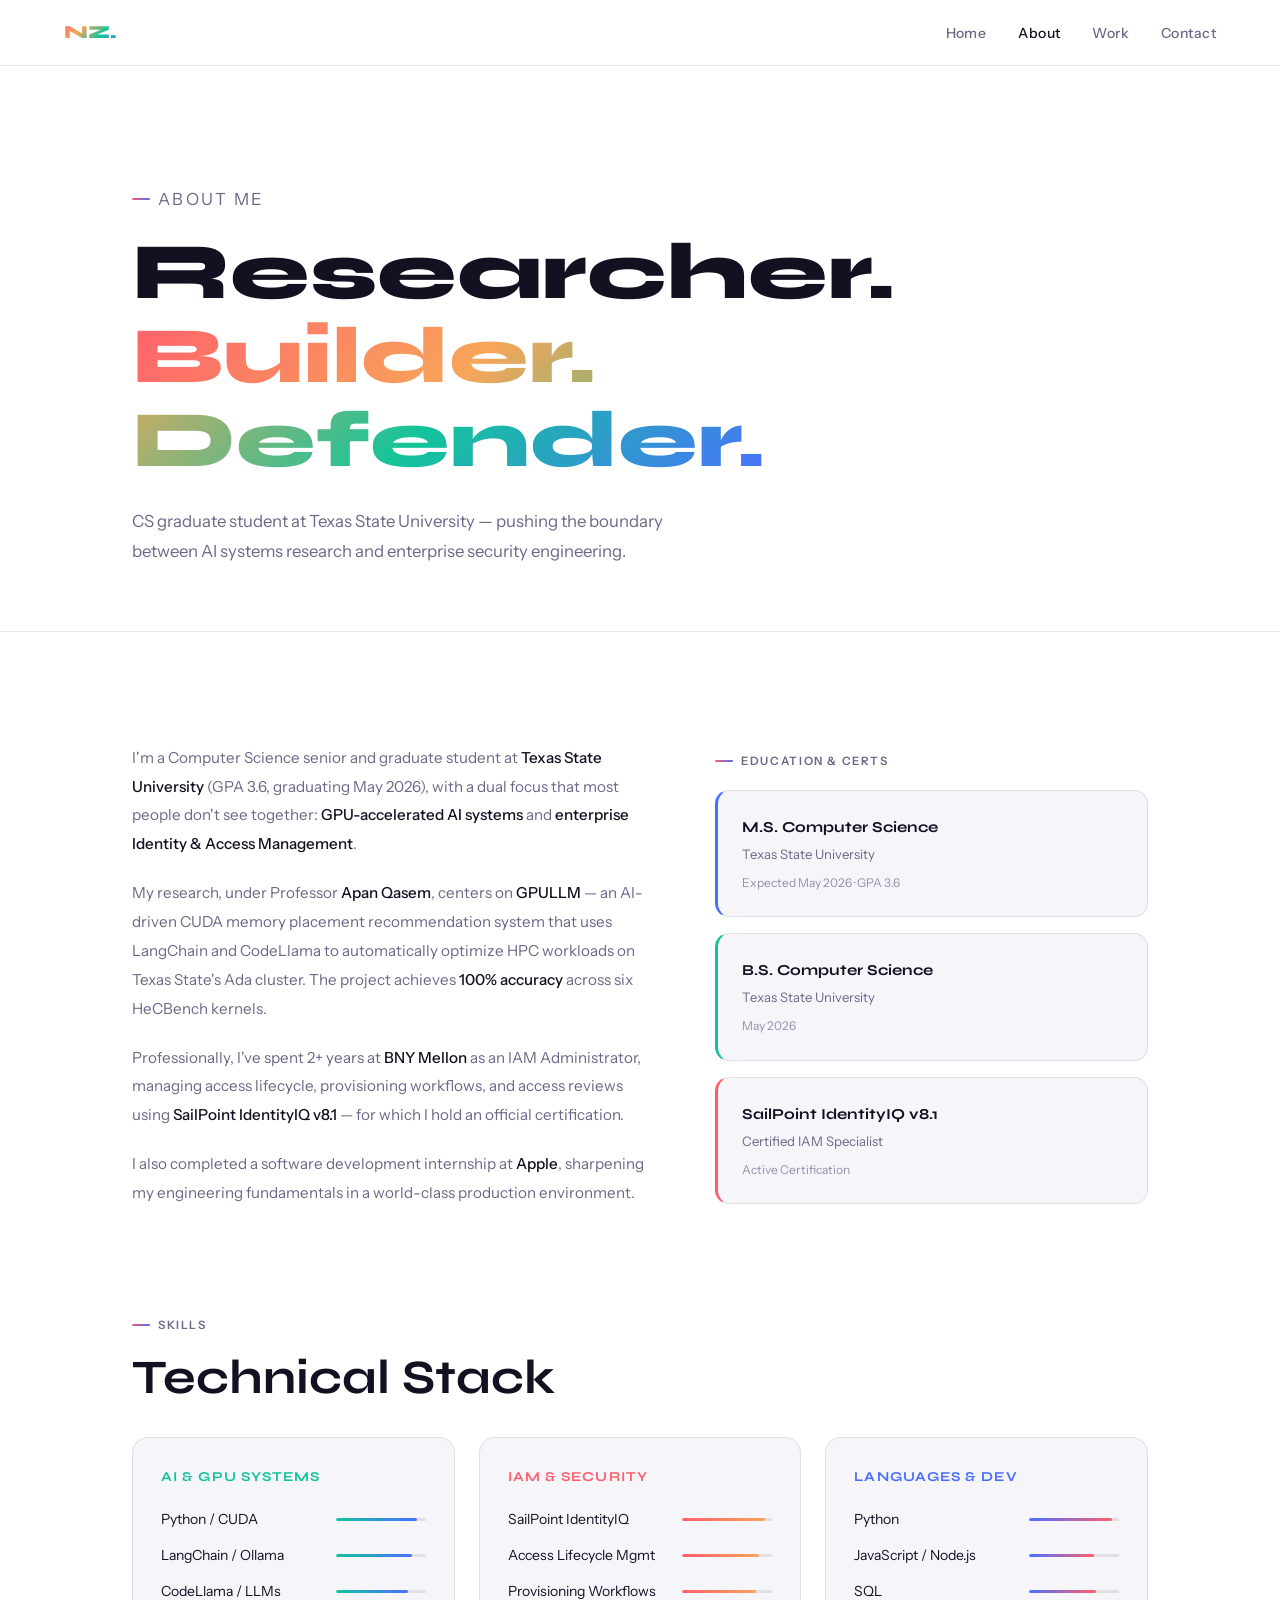
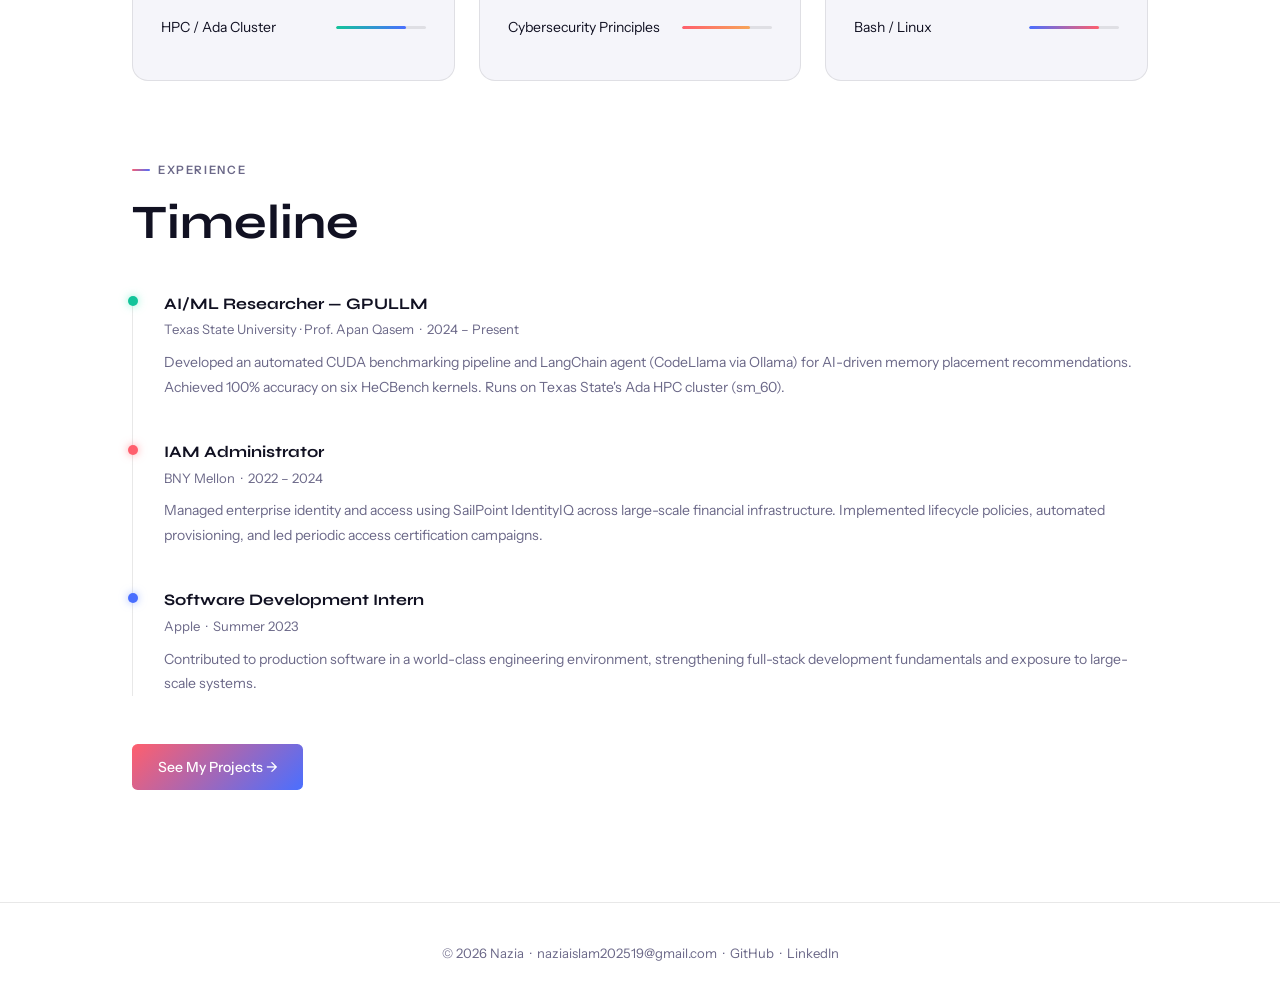
==== about.html @ 728722c0 "Add files via upload" ====
<!DOCTYPE html>
<html lang="en">
<head>
  <meta charset="UTF-8">
  <meta name="viewport" content="width=device-width, initial-scale=1.0">
  <title>About — Nazia</title>
  <link rel="stylesheet" href="style.css">
  <style>
    .page-hero {
      padding: 10rem 2rem 4rem;
      max-width: 1080px; margin: 0 auto;
    }
    .page-hero h1 {
      font-family: 'Syne', sans-serif;
      font-size: clamp(2.8rem, 7vw, 5rem);
      font-weight: 800; line-height: 1.05;
    }
    .page-hero p { color: var(--muted); font-size: 1.05rem; max-width: 540px; font-weight: 300; line-height: 1.8; margin-top: 1.5rem; }

    /* BIO GRID */
    .bio-grid { display: grid; grid-template-columns: 1.2fr 1fr; gap: 4rem; align-items: start; margin-bottom: 5rem; }
    @media (max-width: 700px) { .bio-grid { grid-template-columns: 1fr; gap: 2rem; } }
    .bio-text p { color: var(--muted); font-size: 0.95rem; line-height: 1.9; margin-bottom: 1.25rem; }
    .bio-text p strong { color: var(--text); font-weight: 500; }

    /* EDUCATION CARD */
    .edu-stack { display: flex; flex-direction: column; gap: 1rem; }
    .edu-card {
      background: var(--surface);
      border: 1px solid var(--border);
      border-radius: 0.875rem;
      padding: 1.5rem;
      border-left: 3px solid;
    }
    .edu-card.grad { border-left-color: var(--c4); }
    .edu-card.undergrad { border-left-color: var(--c3); }
    .edu-card.cert { border-left-color: var(--c1); }
    .edu-degree { font-family: 'Syne', sans-serif; font-weight: 700; font-size: 0.95rem; margin-bottom: 0.3rem; }
    .edu-school { font-size: 0.82rem; color: var(--muted); }
    .edu-date { font-size: 0.75rem; color: var(--muted); margin-top: 0.5rem; opacity: 0.7; }

    /* SKILLS */
    .skills-grid { display: grid; grid-template-columns: repeat(auto-fit, minmax(240px, 1fr)); gap: 1.5rem; margin-bottom: 4rem; }
    .skill-group {
      background: var(--surface);
      border: 1px solid var(--border);
      border-radius: 1rem;
      padding: 1.75rem;
    }
    .skill-group-title {
      font-family: 'Syne', sans-serif;
      font-size: 0.85rem; font-weight: 700;
      text-transform: uppercase; letter-spacing: 0.08em;
      margin-bottom: 1.25rem;
    }
    .skill-row { display: flex; align-items: center; justify-content: space-between; margin-bottom: 0.85rem; }
    .skill-name { font-size: 0.875rem; color: var(--text); }
    .bar-bg { width: 90px; height: 3px; background: var(--border); border-radius: 3px; overflow: hidden; }
    .bar-fill { height: 100%; border-radius: 3px; }
    .bar-ai { background: linear-gradient(90deg, var(--c3), var(--c4)); }
    .bar-iam { background: linear-gradient(90deg, var(--c1), var(--c2)); }
    .bar-lang { background: linear-gradient(90deg, var(--c4), var(--c1)); }

    /* EXPERIENCE TIMELINE */
    .timeline { position: relative; padding-left: 2rem; }
    .timeline::before { content:''; position:absolute; left:0; top:0.5rem; bottom:0; width:1px; background: var(--border); }
    .tl-item { position: relative; margin-bottom: 2.5rem; }
    .tl-dot {
      position: absolute; left: -2rem; top: 0.35rem;
      width: 10px; height: 10px; border-radius: 50%;
      margin-left: -4px;
    }
    .tl-dot.c1 { background: var(--c1); box-shadow: 0 0 8px rgba(255,95,109,0.6); }
    .tl-dot.c4 { background: var(--c4); box-shadow: 0 0 8px rgba(110,143,255,0.6); }
    .tl-dot.c3 { background: var(--c3); box-shadow: 0 0 8px rgba(67,230,181,0.6); }
    .tl-role { font-family: 'Syne', sans-serif; font-weight: 700; font-size: 1rem; margin-bottom: 0.2rem; }
    .tl-org { font-size: 0.82rem; color: var(--muted); margin-bottom: 0.6rem; }
    .tl-desc { font-size: 0.875rem; color: var(--muted); line-height: 1.75; }
  </style>
</head>
<body>

<nav>
  <a href="index.html" class="nav-logo">NZ.</a>
  <ul class="nav-links">
    <li><a href="index.html">Home</a></li>
    <li><a href="about.html" class="active">About</a></li>
    <li><a href="work.html">Work</a></li>
    <li><a href="contact.html">Contact</a></li>
  </ul>
</nav>

<div class="page-hero">
  <p class="section-label">About Me</p>
  <h1>Researcher.<br><span class="grad-text">Builder. Defender.</span></h1>
  <p>CS graduate student at Texas State University — pushing the boundary between AI systems research and enterprise security engineering.</p>
</div>

<hr class="divider">

<div class="section-wrap">

  <!-- BIO + EDUCATION -->
  <div class="bio-grid">
    <div class="bio-text">
      <p>I'm a Computer Science senior and graduate student at <strong>Texas State University</strong> (GPA 3.6, graduating May 2026), with a dual focus that most people don't see together: <strong>GPU-accelerated AI systems</strong> and <strong>enterprise Identity & Access Management</strong>.</p>
      <p>My research, under Professor <strong>Apan Qasem</strong>, centers on <strong>GPULLM</strong> — an AI-driven CUDA memory placement recommendation system that uses LangChain and CodeLlama to automatically optimize HPC workloads on Texas State's Ada cluster. The project achieves <strong>100% accuracy</strong> across six HeCBench kernels.</p>
      <p>Professionally, I've spent 2+ years at <strong>BNY Mellon</strong> as an IAM Administrator, managing access lifecycle, provisioning workflows, and access reviews using <strong>SailPoint IdentityIQ v8.1</strong> — for which I hold an official certification.</p>
      <p>I also completed a software development internship at <strong>Apple</strong>, sharpening my engineering fundamentals in a world-class production environment.</p>
    </div>
    <div>
      <p class="section-label" style="margin-bottom:1.25rem">Education & Certs</p>
      <div class="edu-stack">
        <div class="edu-card grad">
          <div class="edu-degree">M.S. Computer Science</div>
          <div class="edu-school">Texas State University</div>
          <div class="edu-date">Expected May 2026 · GPA 3.6</div>
        </div>
        <div class="edu-card undergrad">
          <div class="edu-degree">B.S. Computer Science</div>
          <div class="edu-school">Texas State University</div>
          <div class="edu-date">May 2026</div>
        </div>
        <div class="edu-card cert">
          <div class="edu-degree">SailPoint IdentityIQ v8.1</div>
          <div class="edu-school">Certified IAM Specialist</div>
          <div class="edu-date">Active Certification</div>
        </div>
      </div>
    </div>
  </div>

  <!-- SKILLS -->
  <p class="section-label">Skills</p>
  <h2 class="section-title" style="margin-bottom:2rem">Technical Stack</h2>
  <div class="skills-grid" id="skills">
    <div class="skill-group">
      <div class="skill-group-title" style="color: var(--c3)">AI & GPU Systems</div>
      <div class="skill-row"><span class="skill-name">Python / CUDA</span><div class="bar-bg"><div class="bar-fill bar-ai" style="width:90%"></div></div></div>
      <div class="skill-row"><span class="skill-name">LangChain / Ollama</span><div class="bar-bg"><div class="bar-fill bar-ai" style="width:85%"></div></div></div>
      <div class="skill-row"><span class="skill-name">CodeLlama / LLMs</span><div class="bar-bg"><div class="bar-fill bar-ai" style="width:80%"></div></div></div>
      <div class="skill-row"><span class="skill-name">HPC / Ada Cluster</span><div class="bar-bg"><div class="bar-fill bar-ai" style="width:78%"></div></div></div>
    </div>
    <div class="skill-group">
      <div class="skill-group-title" style="color: var(--c1)">IAM & Security</div>
      <div class="skill-row"><span class="skill-name">SailPoint IdentityIQ</span><div class="bar-bg"><div class="bar-fill bar-iam" style="width:92%"></div></div></div>
      <div class="skill-row"><span class="skill-name">Access Lifecycle Mgmt</span><div class="bar-bg"><div class="bar-fill bar-iam" style="width:85%"></div></div></div>
      <div class="skill-row"><span class="skill-name">Provisioning Workflows</span><div class="bar-bg"><div class="bar-fill bar-iam" style="width:82%"></div></div></div>
      <div class="skill-row"><span class="skill-name">Cybersecurity Principles</span><div class="bar-bg"><div class="bar-fill bar-iam" style="width:75%"></div></div></div>
    </div>
    <div class="skill-group">
      <div class="skill-group-title" style="color: var(--c4)">Languages & Dev</div>
      <div class="skill-row"><span class="skill-name">Python</span><div class="bar-bg"><div class="bar-fill bar-lang" style="width:92%"></div></div></div>
      <div class="skill-row"><span class="skill-name">JavaScript / Node.js</span><div class="bar-bg"><div class="bar-fill bar-lang" style="width:72%"></div></div></div>
      <div class="skill-row"><span class="skill-name">SQL</span><div class="bar-bg"><div class="bar-fill bar-lang" style="width:74%"></div></div></div>
      <div class="skill-row"><span class="skill-name">Bash / Linux</span><div class="bar-bg"><div class="bar-fill bar-lang" style="width:78%"></div></div></div>
    </div>
  </div>

  <!-- EXPERIENCE -->
  <p class="section-label" style="margin-top:1rem">Experience</p>
  <h2 class="section-title" style="margin-bottom:2.5rem">Timeline</h2>
  <div class="timeline">
    <div class="tl-item">
      <div class="tl-dot c3"></div>
      <div class="tl-role">AI/ML Researcher — GPULLM</div>
      <div class="tl-org">Texas State University · Prof. Apan Qasem &nbsp;·&nbsp; 2024 – Present</div>
      <div class="tl-desc">Developed an automated CUDA benchmarking pipeline and LangChain agent (CodeLlama via Ollama) for AI-driven memory placement recommendations. Achieved 100% accuracy on six HeCBench kernels. Runs on Texas State's Ada HPC cluster (sm_60).</div>
    </div>
    <div class="tl-item">
      <div class="tl-dot c1"></div>
      <div class="tl-role">IAM Administrator</div>
      <div class="tl-org">BNY Mellon &nbsp;·&nbsp; 2022 – 2024</div>
      <div class="tl-desc">Managed enterprise identity and access using SailPoint IdentityIQ across large-scale financial infrastructure. Implemented lifecycle policies, automated provisioning, and led periodic access certification campaigns.</div>
    </div>
    <div class="tl-item">
      <div class="tl-dot c4"></div>
      <div class="tl-role">Software Development Intern</div>
      <div class="tl-org">Apple &nbsp;·&nbsp; Summer 2023</div>
      <div class="tl-desc">Contributed to production software in a world-class engineering environment, strengthening full-stack development fundamentals and exposure to large-scale systems.</div>
    </div>
  </div>

  <div style="margin-top:3rem">
    <a href="work.html" class="btn btn-grad">See My Projects →</a>
  </div>

</div>

<footer>
  <p>© 2026 Nazia &nbsp;·&nbsp; <a href="mailto:naziaislam202519@gmail.com">naziaislam202519@gmail.com</a> &nbsp;·&nbsp; <a href="https://github.com/ni34texas-commits" target="_blank">GitHub</a> &nbsp;·&nbsp; <a href="https://linkedin.com" target="_blank">LinkedIn</a></p>
</footer>

</body>
</html>
---- style.css ----
@import url('https://fonts.googleapis.com/css2?family=Syne:wght@400;600;700;800&family=Instrument+Sans:wght@300;400;500&display=swap');

*, *::before, *::after { box-sizing: border-box; margin: 0; padding: 0; }

:root {
  --bg: #ffffff;
  --surface: #f5f5fa;
  --surface2: #ededf5;
  --border: rgba(0,0,0,0.09);
  --text: #111122;
  --muted: #6b6888;
  --c1: #ff5f6d;   /* coral-red */
  --c2: #f7a559;   /* amber */
  --c3: #13c49a;   /* teal */
  --c4: #4a6fff;   /* blue-violet */
  --grad: linear-gradient(135deg, #ff5f6d, #f7a559, #13c49a, #4a6fff);
  --grad2: linear-gradient(135deg, #ff5f6d 0%, #4a6fff 100%);
}

html { scroll-behavior: smooth; }
body {
  background: var(--bg);
  color: var(--text);
  font-family: 'Instrument Sans', sans-serif;
  font-size: 16px;
  line-height: 1.6;
  overflow-x: hidden;
}

/* ── NAV ── */
nav {
  position: fixed; top: 0; left: 0; right: 0; z-index: 200;
  display: flex; justify-content: space-between; align-items: center;
  padding: 1.1rem 4rem;
  background: rgba(255,255,255,0.88);
  backdrop-filter: blur(14px);
  border-bottom: 1px solid var(--border);
}
.nav-logo {
  font-family: 'Syne', sans-serif;
  font-weight: 800;
  font-size: 1.15rem;
  background: var(--grad);
  -webkit-background-clip: text;
  -webkit-text-fill-color: transparent;
  background-clip: text;
  text-decoration: none;
}
.nav-links { display: flex; gap: 2rem; list-style: none; }
.nav-links a {
  color: var(--muted);
  text-decoration: none;
  font-size: 0.875rem;
  font-weight: 500;
  letter-spacing: 0.03em;
  transition: color 0.2s;
}
.nav-links a:hover, .nav-links a.active { color: var(--text); }

/* ── BUTTONS ── */
.btn {
  display: inline-flex; align-items: center; gap: 0.45rem;
  padding: 0.75rem 1.6rem;
  border-radius: 0.35rem;
  font-size: 0.875rem;
  font-family: 'Instrument Sans', sans-serif;
  font-weight: 500;
  text-decoration: none;
  cursor: pointer;
  border: none;
  transition: all 0.22s;
}
.btn-grad {
  background: var(--grad2);
  color: #fff;
}
.btn-grad:hover { opacity: 0.88; transform: translateY(-1px); }
.btn-outline {
  border: 1px solid var(--border);
  color: var(--text);
  background: transparent;
}
.btn-outline:hover { border-color: rgba(110,143,255,0.5); background: rgba(110,143,255,0.07); }

/* ── SECTION WRAPPER ── */
.section-wrap {
  max-width: 1080px;
  margin: 0 auto;
  padding: 7rem 2rem;
}
.section-label {
  display: inline-flex; align-items: center; gap: 0.5rem;
  font-size: 0.72rem;
  font-weight: 600;
  letter-spacing: 0.14em;
  text-transform: uppercase;
  color: var(--muted);
  margin-bottom: 1rem;
}
.section-label::before {
  content: '';
  display: inline-block;
  width: 18px; height: 2px;
  background: var(--grad2);
  border-radius: 2px;
}
.section-title {
  font-family: 'Syne', sans-serif;
  font-weight: 700;
  font-size: clamp(2rem, 4.5vw, 3rem);
  line-height: 1.15;
  margin-bottom: 1rem;
}
.section-body {
  color: var(--muted);
  max-width: 560px;
  font-weight: 300;
  line-height: 1.85;
  margin-bottom: 3rem;
}

/* ── GRADIENT TEXT ── */
.grad-text {
  background: var(--grad);
  -webkit-background-clip: text;
  -webkit-text-fill-color: transparent;
  background-clip: text;
}

/* ── DIVIDER ── */
.divider { border: none; border-top: 1px solid var(--border); margin: 0; }

/* ── PILL / TAG ── */
.pill {
  display: inline-block;
  font-size: 0.7rem;
  font-weight: 500;
  padding: 0.28rem 0.8rem;
  border-radius: 2rem;
  border: 1px solid var(--border);
  color: var(--muted);
  letter-spacing: 0.04em;
}
.pill-c1 { border-color: rgba(255,95,109,0.4); color: #ff8f99; background: rgba(255,95,109,0.07); }
.pill-c3 { border-color: rgba(67,230,181,0.4); color: #43e6b5; background: rgba(67,230,181,0.07); }
.pill-c4 { border-color: rgba(110,143,255,0.4); color: #8fa8ff; background: rgba(110,143,255,0.07); }
.pill-c2 { border-color: rgba(247,197,159,0.4); color: #f7c59f; background: rgba(247,197,159,0.07); }

/* ── CARD ── */
.card {
  background: var(--surface);
  border: 1px solid var(--border);
  border-radius: 1rem;
  padding: 2rem;
  transition: border-color 0.22s, background 0.22s, transform 0.22s;
}
.card:hover {
  border-color: rgba(110,143,255,0.28);
  background: var(--surface2);
  transform: translateY(-3px);
}

/* ── FOOTER ── */
footer {
  text-align: center;
  padding: 2.5rem 2rem;
  font-size: 0.82rem;
  color: var(--muted);
  border-top: 1px solid var(--border);
}
footer a { color: var(--muted); text-decoration: none; }
footer a:hover { color: var(--text); }

@media (max-width: 700px) {
  nav { padding: 1rem 1.25rem; }
  .section-wrap { padding: 5rem 1.25rem; }
}
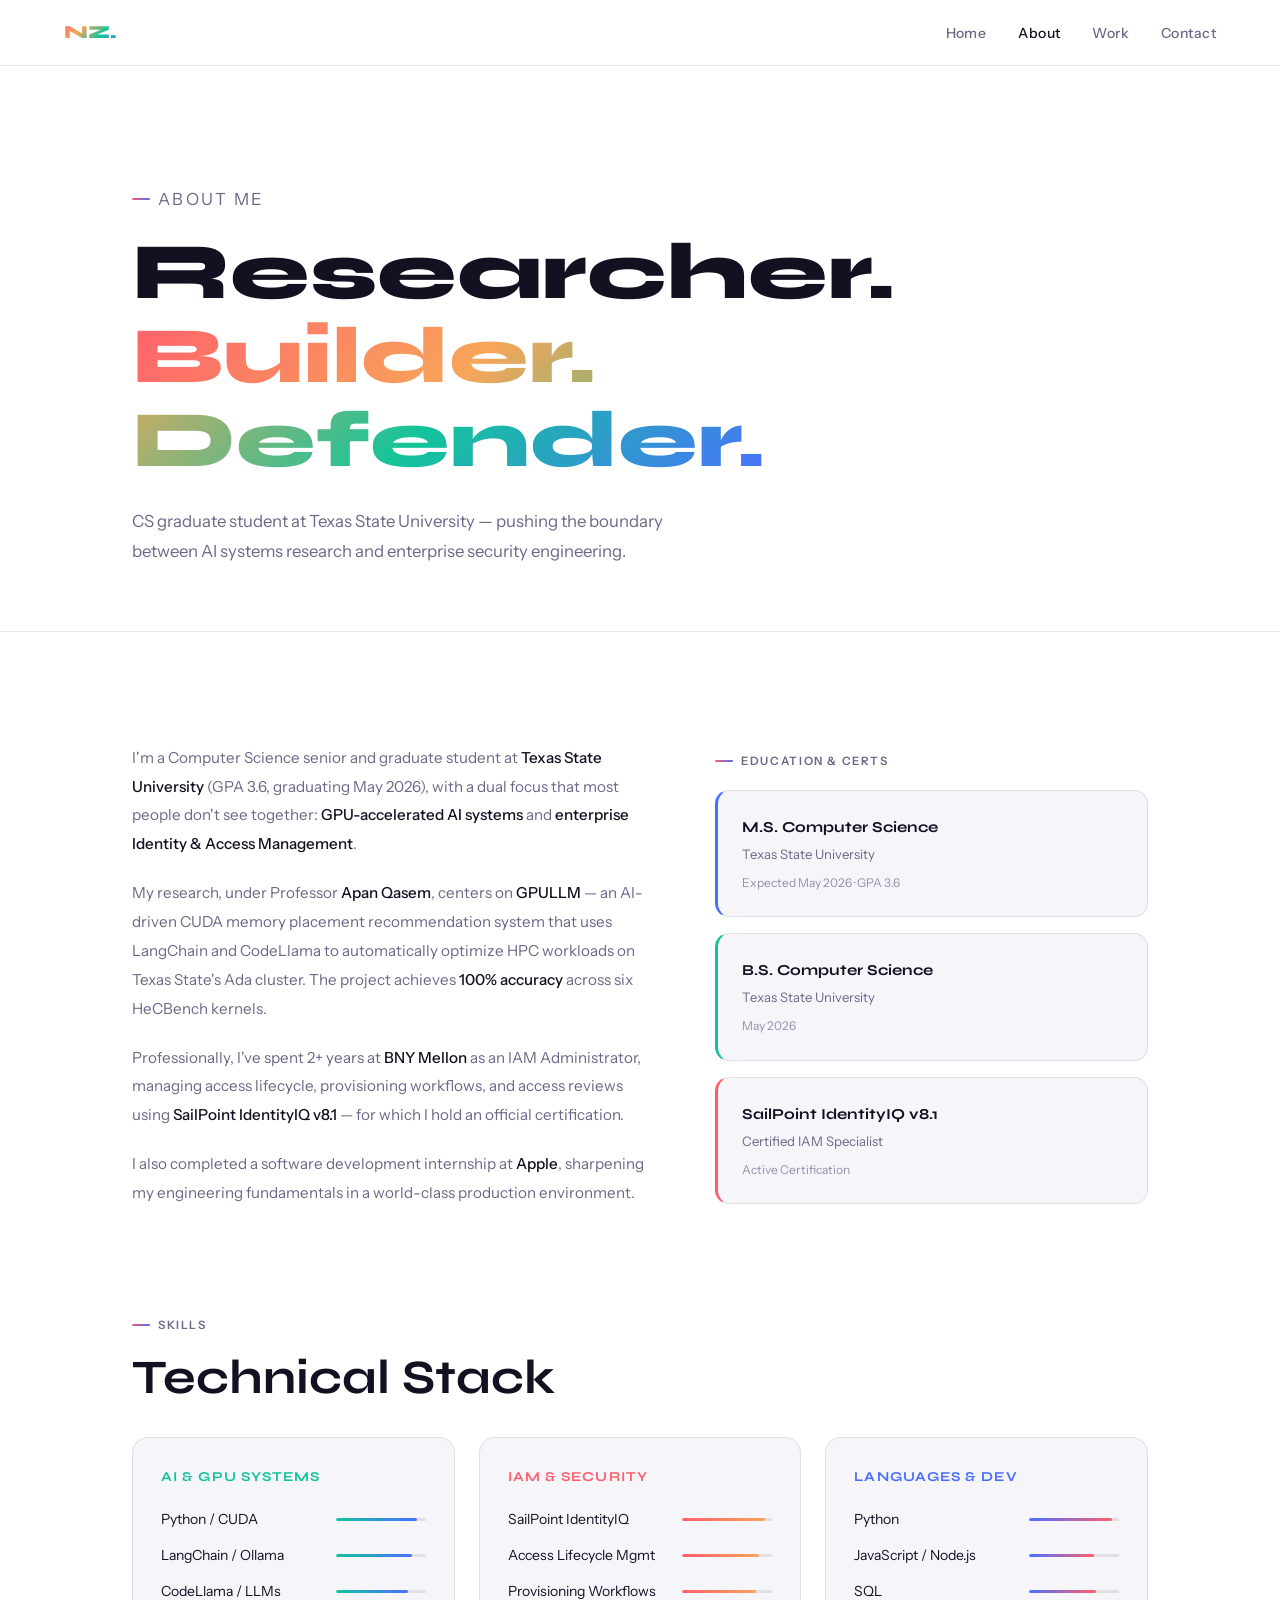
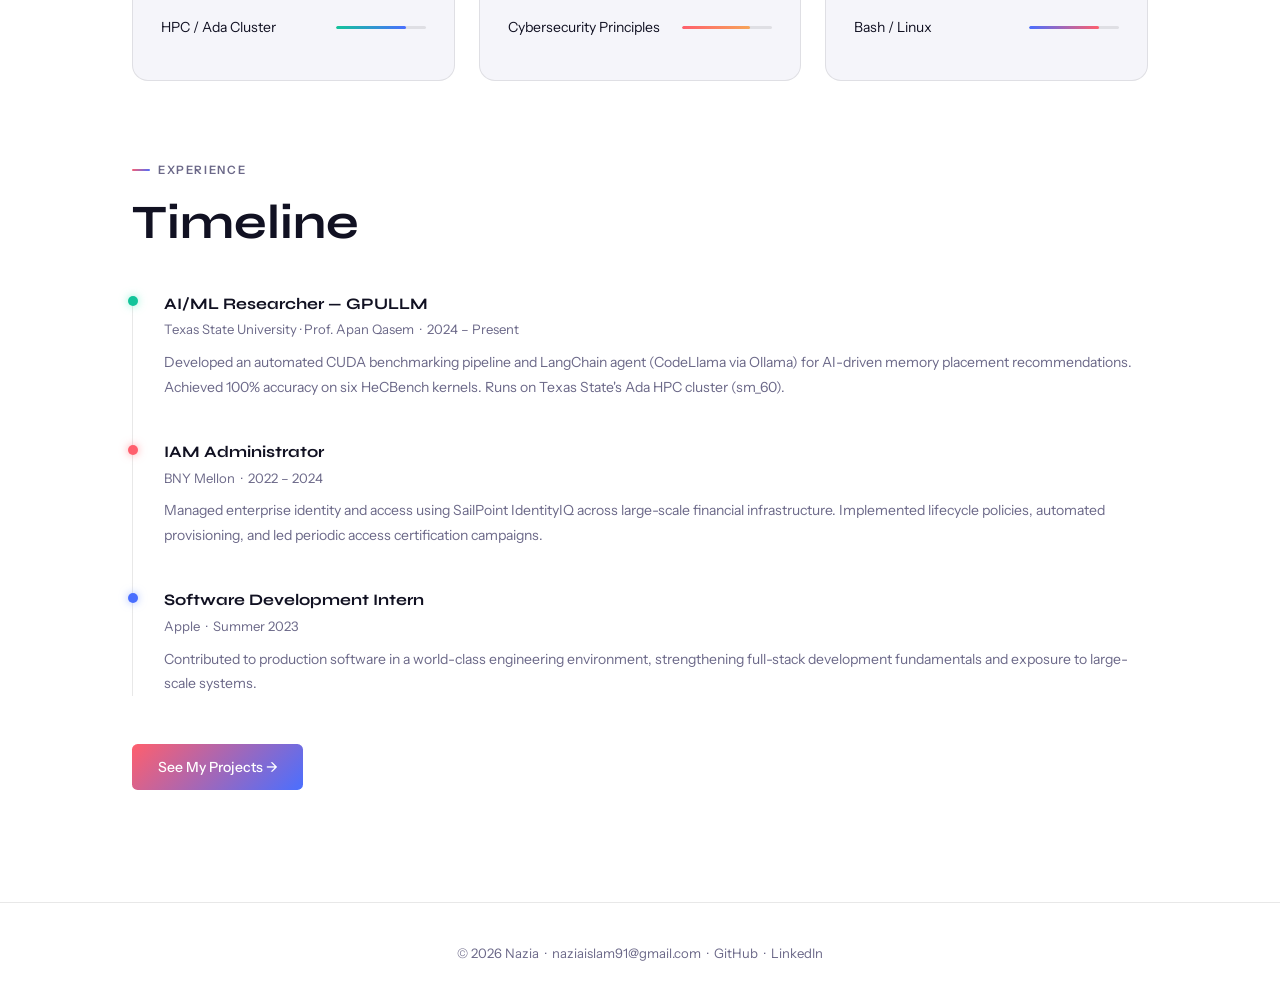
==== commit 5f93697f: "Update email address in footer of about.html" ====
--- a/about.html
+++ b/about.html
@@ -188,7 +188,7 @@
 </div>
 
 <footer>
-  <p>© 2026 Nazia &nbsp;·&nbsp; <a href="mailto:naziaislam202519@gmail.com">naziaislam202519@gmail.com</a> &nbsp;·&nbsp; <a href="https://github.com/ni34texas-commits" target="_blank">GitHub</a> &nbsp;·&nbsp; <a href="https://linkedin.com" target="_blank">LinkedIn</a></p>
+  <p>© 2026 Nazia &nbsp;·&nbsp; <a href="mailto:naziaislam91@gmail.com">naziaislam91@gmail.com</a> &nbsp;·&nbsp; <a href="https://github.com/ni34texas-commits" target="_blank">GitHub</a> &nbsp;·&nbsp; <a href="https://linkedin.com" target="_blank">LinkedIn</a></p>
 </footer>
 
 </body>
